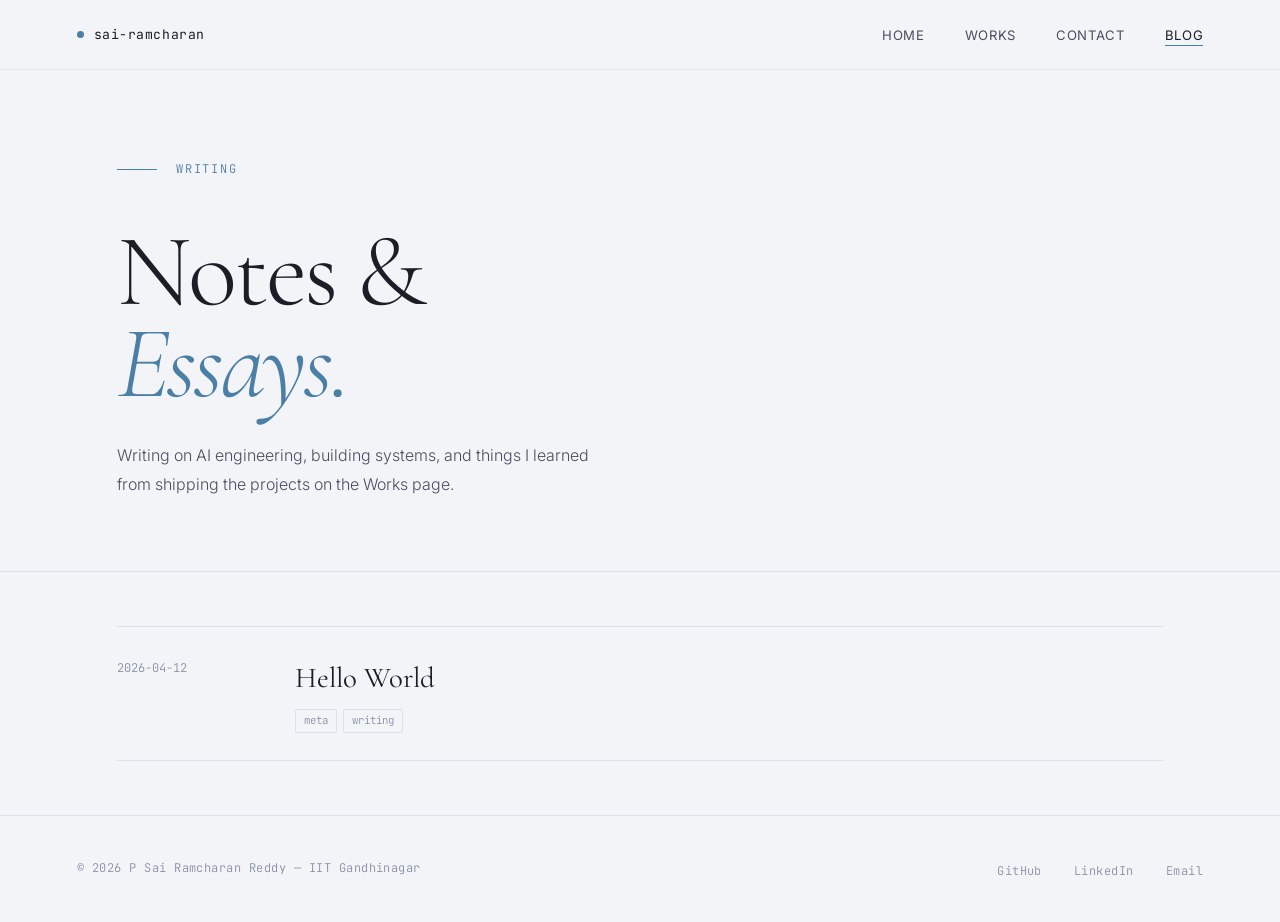
==== blog/index.html @ 2371aa07 "Add blog: editor.py, blog index, hello-world post, enable Blog nav" ====
<!DOCTYPE html>
<html lang="en">
<head><meta charset="UTF-8"><meta name="viewport" content="width=device-width,initial-scale=1.0">
<link rel="icon" href="../favicon.svg" type="image/svg+xml">
<link rel="preconnect" href="https://fonts.googleapis.com">
<link rel="preconnect" href="https://fonts.gstatic.com" crossorigin>
<link href="https://fonts.googleapis.com/css2?family=Cormorant+Garamond:ital,wght@0,300;0,400;0,600;1,300;1,400&family=Inter:wght@300;400;500&family=JetBrains+Mono:wght@300;400&display=swap" rel="stylesheet">
<link rel="stylesheet" href="../css/style.css">
<meta name="description" content="Blog — P Sai Ramcharan Reddy. Writing on AI engineering, building systems, and side projects.">
<title>Blog — Sai Ramcharan</title>
<style>
.blog-header{padding:calc(70px + 10vh) 0 8vh;border-bottom:1px solid var(--bg-3)}
.blog-title{font-family:var(--serif);font-size:clamp(4rem,8vw,7rem);font-weight:300;letter-spacing:-.03em;line-height:.9}
.blog-title em{font-style:italic;color:var(--accent)}
.blog-intro{font-size:1rem;color:var(--ink-mid);line-height:1.8;max-width:480px;margin-top:2rem}
.posts-list{padding:6vh 0}
.post-item{display:grid;grid-template-columns:130px 1fr;gap:3rem;padding:3vh 0;border-top:1px solid var(--bg-3);align-items:start}
.post-item:last-child{border-bottom:1px solid var(--bg-3)}
.pi-date{font-family:var(--mono);font-size:.75rem;color:var(--ink-light);padding-top:.35rem}
.pi-title{font-family:var(--serif);font-size:1.8rem;font-weight:400;color:var(--ink);margin-bottom:.5rem;transition:color .3s,padding-left .4s cubic-bezier(.76,0,.24,1)}
.pi-content a:hover .pi-title{color:var(--accent);padding-left:.3rem}
.pi-tags{display:flex;gap:.4rem;flex-wrap:wrap;margin-top:.4rem}
.pi-tag{font-family:var(--mono);font-size:.67rem;border:1px solid var(--bg-3);border-radius:2px;padding:2px 8px;color:var(--ink-light)}
.empty-state{padding:8vh 0;font-family:var(--serif);font-size:1.5rem;color:var(--ink-light);font-style:italic}
@media(max-width:768px){.post-item{grid-template-columns:1fr;gap:.5rem}}
</style>
</head>
<body>
<nav class="site-nav">
  <a href="../index.html" class="nav-logo"><div class="nav-dot"></div>sai-ramcharan</a>
  <ul class="nav-links">
    <li><a href="../index.html">Home</a></li>
    <li><a href="../works.html">Works</a></li>
    <li><a href="../contact.html">Contact</a></li>
    <li><a href="index.html" class="active">Blog</a></li>
  </ul>
  <button class="hamburger" id="hamburger" aria-label="Open menu" aria-expanded="false">
    <span class="hamburger-line"></span>
    <span class="hamburger-line"></span>
    <span class="hamburger-line"></span>
  </button>
</nav>
<div class="mobile-menu" id="mobile-menu">
  <ul>
    <li><a href="../index.html">Home</a></li>
    <li><a href="../works.html">Works</a></li>
    <li><a href="../contact.html">Contact</a></li>
    <li><a href="index.html">Blog</a></li>
  </ul>
</div>
<header class="blog-header">
  <div class="container">
    <div class="section-label"><span class="section-label-text">Writing</span></div>
    <h1 class="blog-title">Notes &amp;<br><em>Essays.</em></h1>
    <p class="blog-intro">Writing on AI engineering, building systems, and things I learned from shipping the projects on the Works page.</p>
  </div>
</header>
<main>
  <div class="container"><div class="posts-list"><div class="post-item">
  <div class="pi-date">2026-04-12</div>
  <div class="pi-content">
    <a href="hello-world.html">
      <div class="pi-title">Hello World</div>
    </a>
    <div class="pi-tags"><span class="pi-tag">meta</span><span class="pi-tag">writing</span></div>
  </div>
</div></div></div>
</main>
<footer class="site-footer">
  <div class="footer-copy">&copy; 2026 P Sai Ramcharan Reddy &mdash; IIT Gandhinagar</div>
  <ul class="footer-links">
    <li><a href="https://github.com/RandomArtist22" target="_blank" rel="noopener">GitHub</a></li>
    <li><a href="https://www.linkedin.com/in/p-sai-ramcharan-reddy/" target="_blank" rel="noopener">LinkedIn</a></li>
    <li><a href="mailto:p.reddy@iitgn.ac.in">Email</a></li>
  </ul>
</footer>
<script>
const _h=document.getElementById('hamburger'),_m=document.getElementById('mobile-menu');
_h.addEventListener('click',()=>{const o=_m.classList.toggle('open');_h.classList.toggle('is-open',o);_h.setAttribute('aria-expanded',o)});
document.querySelectorAll('a[href]').forEach(a=>{const href=a.getAttribute('href');if(href&&!href.startsWith('http')&&!href.startsWith('mailto')&&!href.startsWith('#')){a.addEventListener('click',e=>{e.preventDefault();document.body.classList.add('page-exit');setTimeout(()=>window.location.href=a.href,260)})}});
window.addEventListener('pageshow',()=>document.body.classList.remove('page-exit'));
</script>
</body>
</html>
---- css/style.css ----
/* ================================================
   SHARED STYLESHEET — P Sai Ramcharan Reddy
   Japanese Minimalist / AI Engineering Portfolio
   ================================================ */

/* ---------- Tokens ---------- */
:root {
    /* Cool off-white palette */
    --bg:        #F2F4F8;
    --bg-2:      #E7EAF1;
    --bg-3:      #DDE0EA;

    /* Cool ink */
    --ink:       #1C1E27;
    --ink-mid:   #4A4E5E;
    --ink-light: #8890A4;

    /* Muted slate-blue accent */
    --accent:    #4C7FA6;
    --accent-2:  rgba(76, 127, 166, 0.10);
    --accent-3:  rgba(76, 127, 166, 0.06);

    /* Typography */
    --serif: 'Cormorant Garamond', Georgia, 'Times New Roman', serif;
    --sans:  'Inter', -apple-system, BlinkMacSystemFont, sans-serif;
    --mono:  'JetBrains Mono', 'Fira Code', 'Courier New', monospace;

    /* Easing */
    --ease:     cubic-bezier(0.76, 0, 0.24, 1);
    --ease-out: cubic-bezier(0.16, 1, 0.3, 1);
}

/* ---------- Reset & Base ---------- */
*, *::before, *::after {
    margin: 0;
    padding: 0;
    box-sizing: border-box;
}

html {
    font-size: 16px;
    scroll-behavior: smooth;
    -webkit-text-size-adjust: 100%;
}

body {
    background-color: var(--bg);
    color: var(--ink);
    font-family: var(--sans);
    font-weight: 300;
    line-height: 1.65;
    overflow-x: hidden;
    -webkit-font-smoothing: antialiased;
    -moz-osx-font-smoothing: grayscale;
}

::selection {
    background-color: var(--ink);
    color: var(--bg);
}

a {
    color: inherit;
    text-decoration: none;
}

img {
    display: block;
    max-width: 100%;
}

/* ---------- Layout ---------- */
.container {
    width: 100%;
    max-width: 1200px;
    margin: 0 auto;
    padding: 0 6vw;
}

/* ---------- Navigation ---------- */
.site-nav {
    position: fixed;
    top: 0;
    left: 0;
    width: 100%;
    z-index: 200;
    padding: 0 6vw;
    height: 70px;
    display: flex;
    align-items: center;
    justify-content: space-between;
    /* Glassmorphism — very subtle, fits the cool palette */
    background: rgba(242, 244, 248, 0.80);
    backdrop-filter: blur(18px);
    -webkit-backdrop-filter: blur(18px);
    border-bottom: 1px solid rgba(28, 30, 39, 0.06);
}

.nav-logo {
    display: flex;
    align-items: center;
    gap: 10px;
    font-family: var(--mono);
    font-size: 0.82rem;
    font-weight: 400;
    letter-spacing: 0.04em;
    color: var(--ink);
    transition: opacity 0.3s;
}

.nav-logo:hover {
    opacity: 0.6;
}

.nav-dot {
    width: 7px;
    height: 7px;
    border-radius: 50%;
    background-color: var(--accent);
    flex-shrink: 0;
    transition: transform 0.4s var(--ease);
}

.nav-logo:hover .nav-dot {
    transform: scale(1.6);
}

.nav-links {
    display: flex;
    align-items: center;
    gap: 2.5rem;
    list-style: none;
}

.nav-links a {
    font-size: 0.82rem;
    font-weight: 400;
    letter-spacing: 0.05em;
    text-transform: uppercase;
    color: var(--ink-mid);
    position: relative;
    padding-bottom: 3px;
    transition: color 0.3s;
}

.nav-links a::after {
    content: '';
    position: absolute;
    bottom: 0;
    left: 0;
    width: 0;
    height: 1px;
    background-color: var(--accent);
    transition: width 0.4s var(--ease);
}

.nav-links a:hover,
.nav-links a.active {
    color: var(--ink);
}

.nav-links a:hover::after,
.nav-links a.active::after {
    width: 100%;
}

.nav-links a.nav-disabled {
    color: var(--ink-light);
    cursor: default;
    pointer-events: none;
}

.nav-links a.nav-disabled::after { display: none; }

.nav-soon {
    font-family: var(--mono);
    font-size: 0.65rem;
    color: var(--ink-light);
    border: 1px solid var(--bg-3);
    border-radius: 20px;
    padding: 1px 7px;
    margin-left: 6px;
    vertical-align: middle;
    letter-spacing: 0.04em;
}

/* ---------- Scroll Reveal ---------- */
.sr {
    opacity: 0;
    transform: translateY(32px);
    transition: opacity 0.9s var(--ease-out), transform 0.9s var(--ease-out);
}

.sr.in {
    opacity: 1;
    transform: translateY(0);
}

/* Delay helpers */
.sr-d1 { transition-delay: 0.1s; }
.sr-d2 { transition-delay: 0.2s; }
.sr-d3 { transition-delay: 0.3s; }
.sr-d4 { transition-delay: 0.4s; }
.sr-d5 { transition-delay: 0.5s; }

/* ---------- Section headers ---------- */
.section-label {
    display: flex;
    align-items: center;
    gap: 1.2rem;
    margin-bottom: 5vh;
}

.section-label::before {
    content: '';
    display: block;
    width: 40px;
    height: 1px;
    background-color: var(--accent);
    flex-shrink: 0;
}

.section-label-text {
    font-family: var(--mono);
    font-size: 0.75rem;
    text-transform: uppercase;
    letter-spacing: 0.15em;
    color: var(--accent);
}

.section-title {
    font-family: var(--serif);
    font-size: clamp(2.8rem, 5vw, 4.5rem);
    font-weight: 400;
    letter-spacing: -0.02em;
    line-height: 1;
    margin-bottom: 2rem;
}

/* ---------- Footer ---------- */
.site-footer {
    border-top: 1px solid var(--bg-3);
    padding: 2.5rem 6vw;
    display: flex;
    align-items: center;
    justify-content: space-between;
    flex-wrap: wrap;
    gap: 1rem;
}

.footer-copy {
    font-family: var(--mono);
    font-size: 0.75rem;
    color: var(--ink-light);
    letter-spacing: 0.04em;
}

.footer-links {
    display: flex;
    gap: 2rem;
    list-style: none;
}

.footer-links a {
    font-family: var(--mono);
    font-size: 0.75rem;
    color: var(--ink-light);
    letter-spacing: 0.04em;
    transition: color 0.3s;
}

.footer-links a:hover {
    color: var(--accent);
}

/* ---------- Page transitions ---------- */
@keyframes page-enter {
    from { opacity: 0; }
    to   { opacity: 1; }
}

body {
    /* Every page load: gentle fade-in */
    animation: page-enter 0.4s ease forwards;
}

body.page-exit {
    /* Navigating away: fade out and lift */
    animation: none; /* stop any entry animation */
    opacity: 0;
    transform: translateY(-7px);
    transition: opacity 0.26s ease, transform 0.26s ease;
    pointer-events: none;
}

/* ---------- Custom scrollbar ---------- */
::-webkit-scrollbar { width: 3px; }
::-webkit-scrollbar-track { background: transparent; }
::-webkit-scrollbar-thumb {
    background: var(--bg-3);
    border-radius: 2px;
}
::-webkit-scrollbar-thumb:hover { background: var(--ink-light); }

/* ---------- Hamburger button ---------- */
.hamburger {
    display: none;
    flex-direction: column;
    justify-content: center;
    gap: 5px;
    background: none;
    border: none;
    cursor: pointer;
    padding: 6px;
    z-index: 201;
}

.hamburger-line {
    display: block;
    width: 20px;
    height: 1.5px;
    background-color: var(--ink);
    border-radius: 1px;
    transform-origin: center;
    transition: transform 0.35s var(--ease), opacity 0.25s ease;
}

.hamburger.is-open .hamburger-line:nth-child(1) {
    transform: translateY(6.5px) rotate(45deg);
}
.hamburger.is-open .hamburger-line:nth-child(2) {
    opacity: 0;
    transform: scaleX(0);
}
.hamburger.is-open .hamburger-line:nth-child(3) {
    transform: translateY(-6.5px) rotate(-45deg);
}

/* ---------- Mobile menu ---------- */
.mobile-menu {
    display: none;
    position: fixed;
    top: 70px;
    left: 0;
    width: 100%;
    background: rgba(242, 244, 248, 0.97);
    backdrop-filter: blur(20px);
    -webkit-backdrop-filter: blur(20px);
    border-bottom: 1px solid var(--bg-3);
    padding: 3rem 6vw 3.5rem;
    z-index: 198;
    opacity: 0;
    transform: translateY(-6px);
    transition: opacity 0.32s var(--ease-out), transform 0.32s var(--ease-out);
    pointer-events: none;
}

.mobile-menu.open {
    opacity: 1;
    transform: translateY(0);
    pointer-events: auto;
}

.mobile-menu ul {
    list-style: none;
    display: flex;
    flex-direction: column;
    gap: 2rem;
}

.mobile-menu ul li a {
    font-family: var(--serif);
    font-size: 2.4rem;
    font-weight: 300;
    letter-spacing: -0.02em;
    color: var(--ink);
    transition: color 0.3s, font-style 0.3s;
}

.mobile-menu ul li a:hover,
.mobile-menu ul li a.active {
    color: var(--accent);
    font-style: italic;
}

.mobile-menu ul li a.nav-disabled {
    color: var(--ink-light);
    pointer-events: none;
    font-size: 1.8rem;
}

/* ---------- Responsive ---------- */
@media (max-width: 768px) {
    .nav-links {
        display: none;
    }
    .hamburger {
        display: flex;
    }
    .mobile-menu {
        display: block;
    }
}
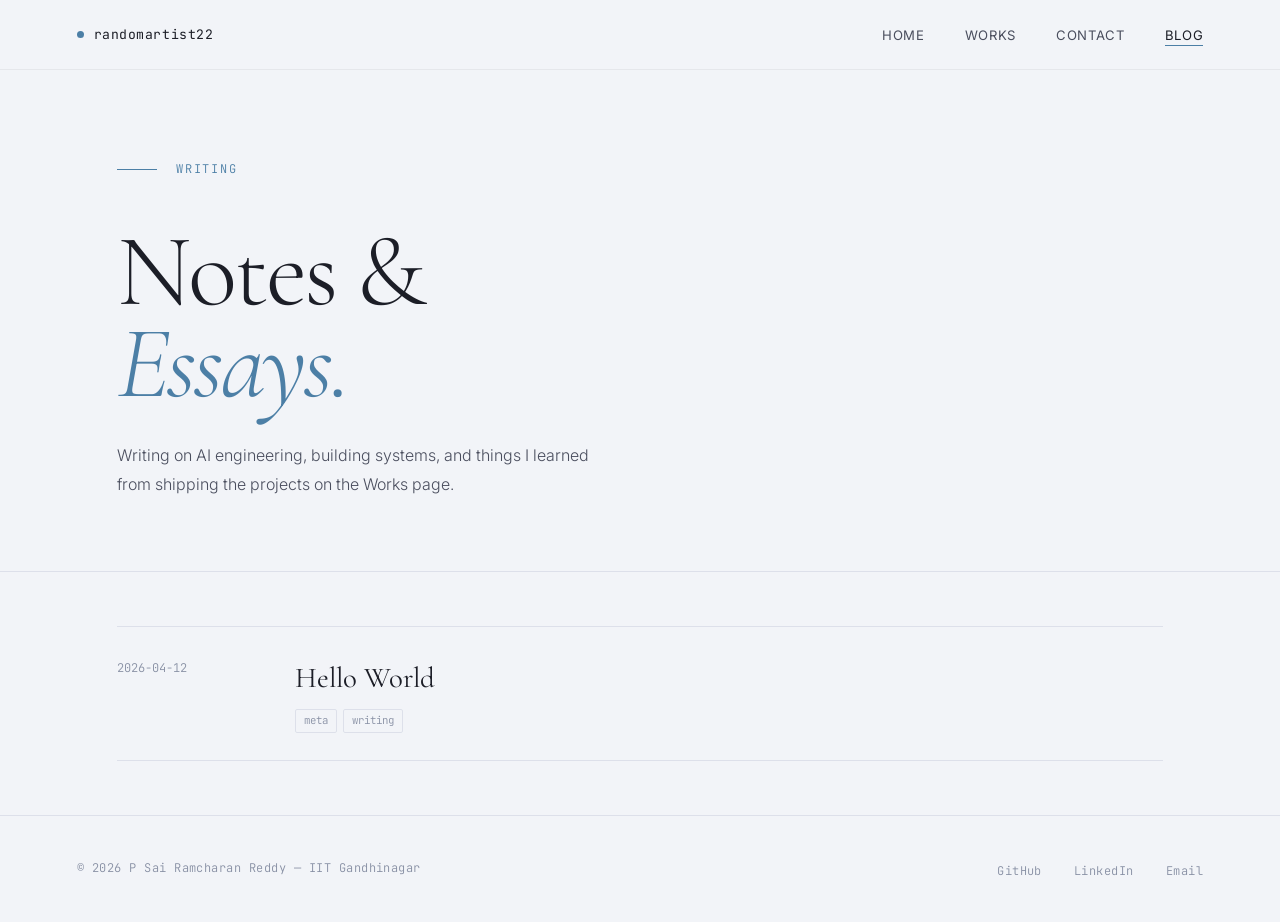
==== commit 6bcbd738: "Change nav logo to randomartist22" ====
--- a/blog/index.html
+++ b/blog/index.html
@@ -27,7 +27,7 @@
 </head>
 <body>
 <nav class="site-nav">
-  <a href="../index.html" class="nav-logo"><div class="nav-dot"></div>sai-ramcharan</a>
+  <a href="../index.html" class="nav-logo"><div class="nav-dot"></div>randomartist22</a>
   <ul class="nav-links">
     <li><a href="../index.html">Home</a></li>
     <li><a href="../works.html">Works</a></li>
@@ -70,7 +70,7 @@
   <div class="footer-copy">&copy; 2026 P Sai Ramcharan Reddy &mdash; IIT Gandhinagar</div>
   <ul class="footer-links">
     <li><a href="https://github.com/RandomArtist22" target="_blank" rel="noopener">GitHub</a></li>
-    <li><a href="https://www.linkedin.com/in/p-sai-ramcharan-reddy/" target="_blank" rel="noopener">LinkedIn</a></li>
+    <li><a href="https://www.linkedin.com/in/p-randomartist22-reddy/" target="_blank" rel="noopener">LinkedIn</a></li>
     <li><a href="mailto:p.reddy@iitgn.ac.in">Email</a></li>
   </ul>
 </footer>
